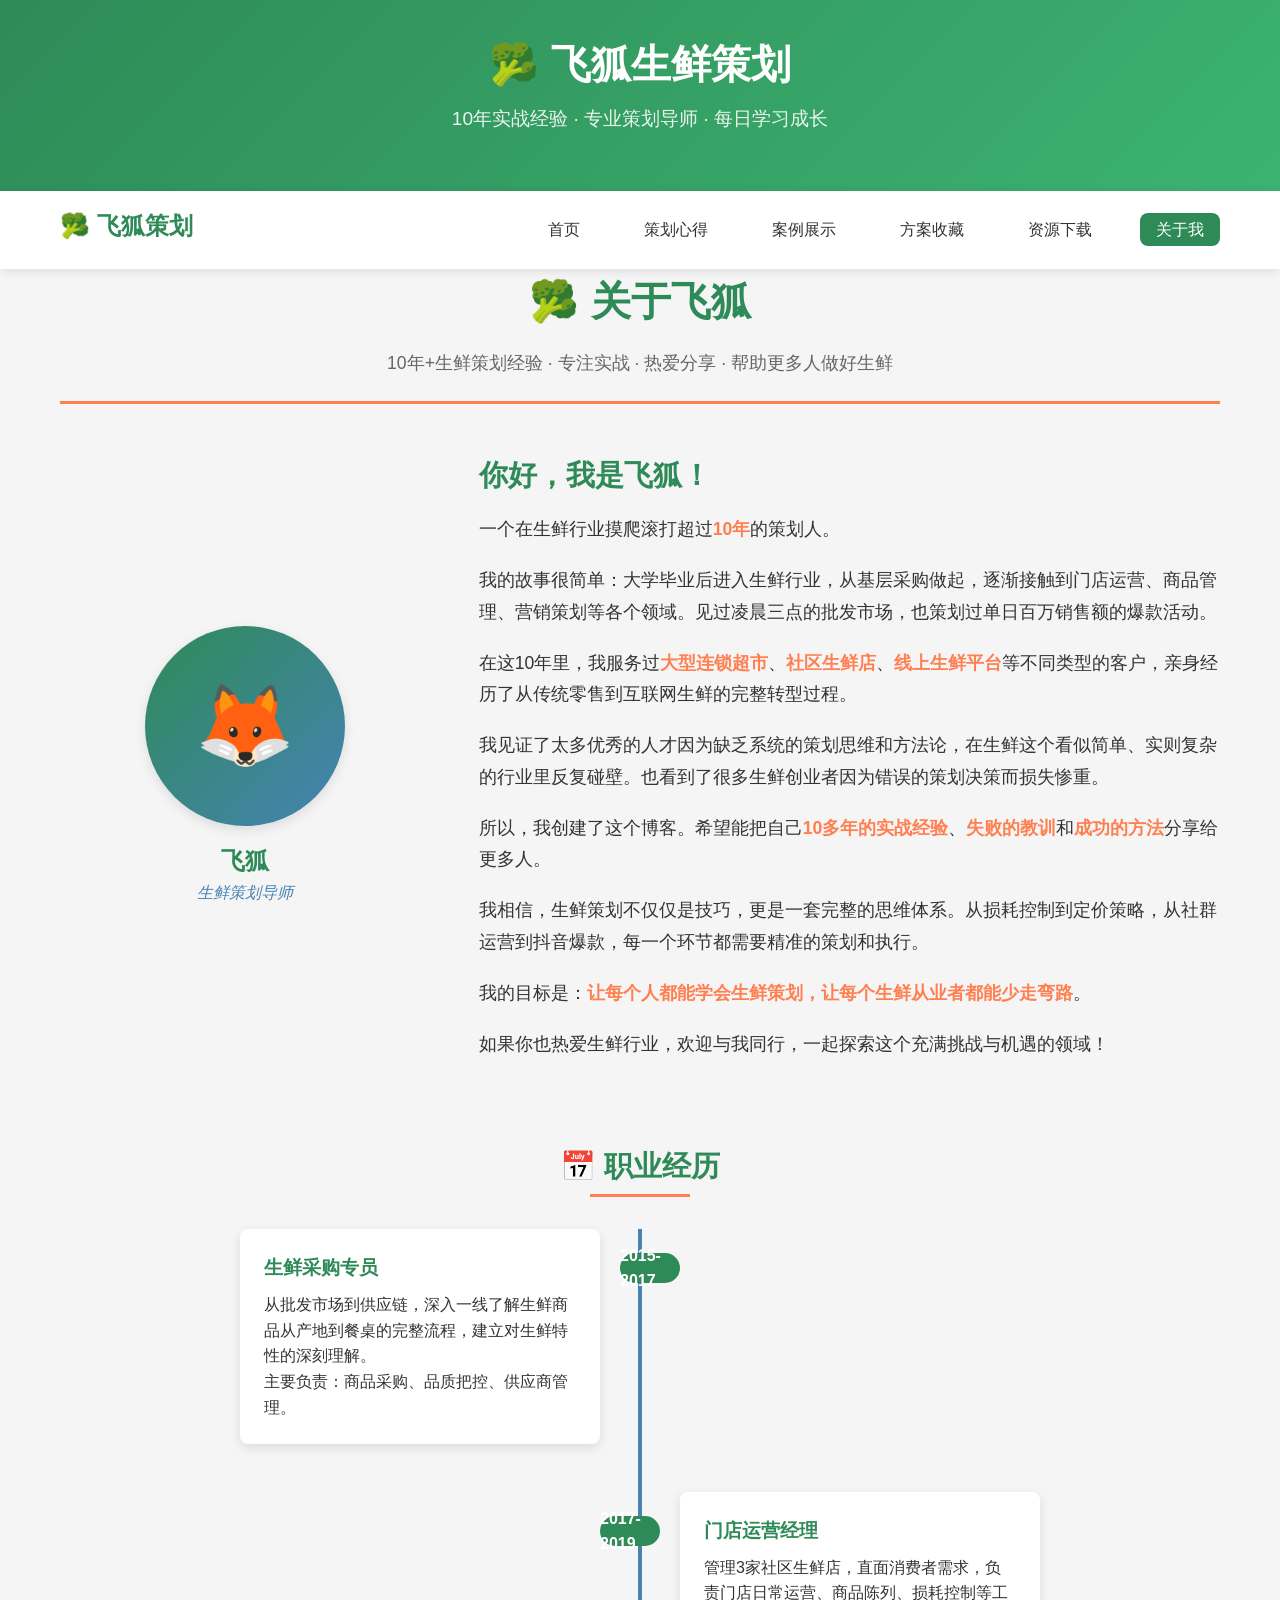
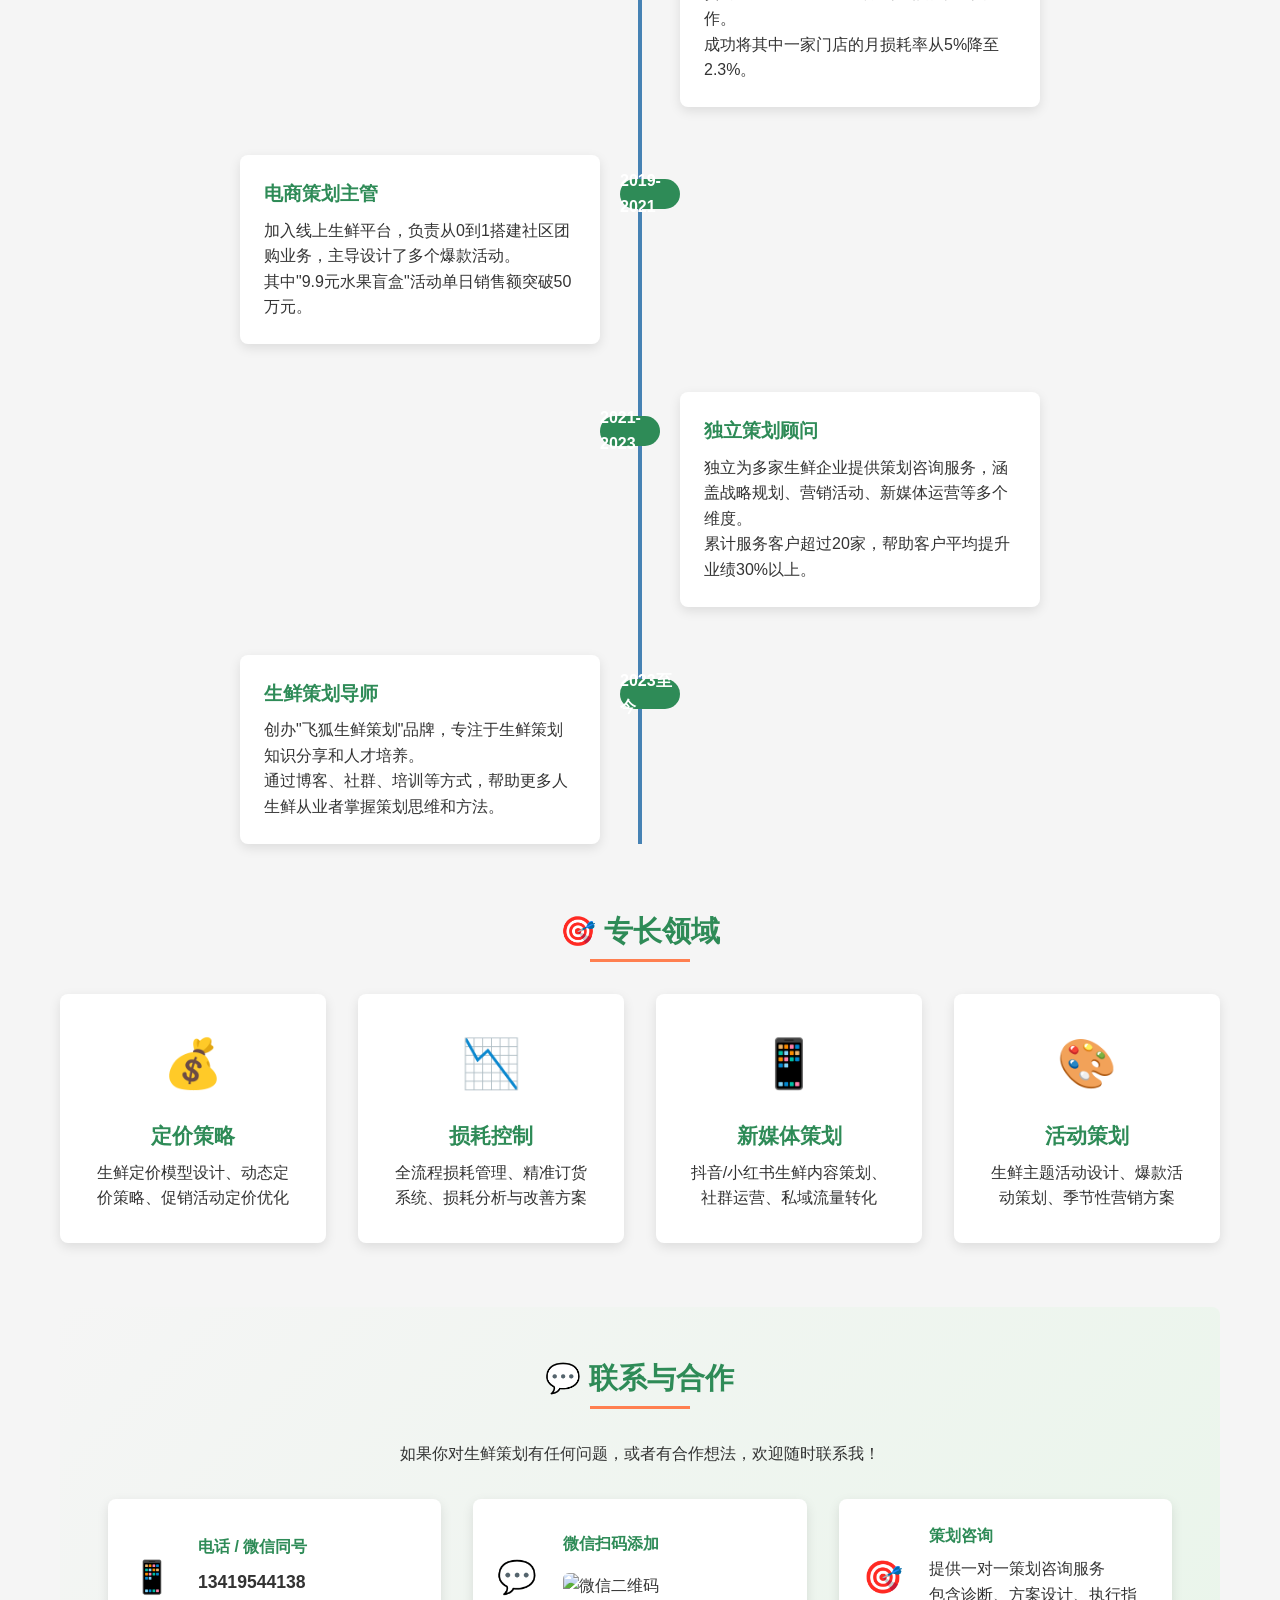
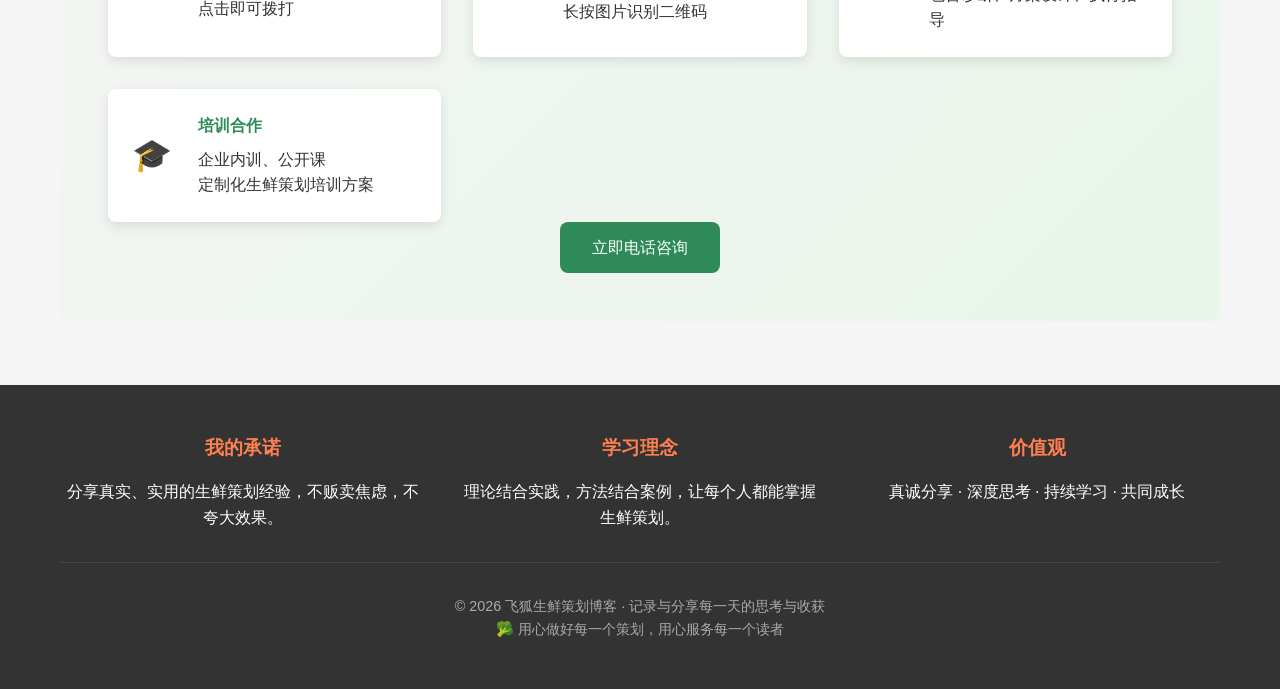
==== about.html @ d0644d5d "上传 about.html" ====
<!DOCTYPE html>
<html lang="zh-CN">
<head>
    <meta charset="UTF-8">
    <meta name="viewport" content="width=device-width, initial-scale=1.0">
    <title>关于我 - 飞狐生鲜策划博客</title>
    <style>
        /* 继承基础样式 */
        :root {
            --primary-color: #2E8B57;
            --secondary-color: #FF7F50;
            --accent-color: #4682B4;
            --light-color: #F5F5F5;
            --dark-color: #333333;
            --border-radius: 8px;
            --box-shadow: 0 4px 12px rgba(0, 0, 0, 0.1);
            --transition: all 0.3s ease;
        }
        
        * {
            margin: 0;
            padding: 0;
            box-sizing: border-box;
        }
        
        body {
            font-family: 'Segoe UI', 'Microsoft YaHei', sans-serif;
            line-height: 1.6;
            color: var(--dark-color);
            background-color: var(--light-color);
        }
        
        .container {
            max-width: 1200px;
            margin: 0 auto;
            padding: 0 20px;
        }
        
        /* 头部样式 */
        header {
            background: linear-gradient(135deg, var(--primary-color), #3CB371);
            color: white;
            padding: 2rem 0;
            text-align: center;
            box-shadow: var(--box-shadow);
        }
        
        .logo {
            font-size: 2.5rem;
            font-weight: bold;
            margin-bottom: 0.5rem;
        }
        
        .tagline {
            font-size: 1.2rem;
            opacity: 0.9;
            margin-bottom: 1.5rem;
        }
        
        /* 导航栏 */
        nav {
            background-color: white;
            padding: 1rem 0;
            position: sticky;
            top: 0;
            z-index: 100;
            box-shadow: 0 2px 10px rgba(0, 0, 0, 0.1);
        }
        
        .nav-container {
            display: flex;
            justify-content: space-between;
            align-items: center;
        }
        
        .nav-links {
            display: flex;
            gap: 2rem;
            list-style: none;
        }
        
        .nav-links a {
            text-decoration: none;
            color: var(--dark-color);
            font-weight: 500;
            padding: 0.5rem 1rem;
            border-radius: var(--border-radius);
            transition: var(--transition);
        }
        
        .nav-links a:hover {
            background-color: var(--primary-color);
            color: white;
        }
        
        .nav-links a.active {
            background-color: var(--primary-color);
            color: white;
        }
        
        /* 关于我样式 */
        main {
            padding: 3rem 0;
        }
        
        .page-header {
            text-align: center;
            margin-bottom: 3rem;
            padding-bottom: 1.5rem;
            border-bottom: 3px solid var(--secondary-color);
        }
        
        .page-header h1 {
            font-size: 2.5rem;
            color: var(--primary-color);
            margin-bottom: 1rem;
        }
        
        .page-description {
            font-size: 1.1rem;
            color: #666;
            max-width: 800px;
            margin: 0 auto;
        }
        
        /* 简介区域 */
        .intro-section {
            display: grid;
            grid-template-columns: 1fr 2fr;
            gap: 3rem;
            margin-bottom: 4rem;
            align-items: center;
        }
        
        @media (max-width: 768px) {
            .intro-section {
                grid-template-columns: 1fr;
                gap: 2rem;
            }
        }
        
        .avatar {
            text-align: center;
        }
        
        .avatar-img {
            width: 200px;
            height: 200px;
            border-radius: 50%;
            background: linear-gradient(135deg, var(--primary-color), var(--accent-color));
            display: flex;
            align-items: center;
            justify-content: center;
            font-size: 5rem;
            color: white;
            margin: 0 auto;
            box-shadow: var(--box-shadow);
        }
        
        .avatar-name {
            font-size: 1.5rem;
            color: var(--primary-color);
            margin-top: 1rem;
            font-weight: bold;
        }
        
        .avatar-title {
            color: var(--accent-color);
            font-style: italic;
        }
        
        .intro-content h2 {
            color: var(--primary-color);
            margin-bottom: 1rem;
            font-size: 1.8rem;
        }
        
        .intro-content p {
            margin-bottom: 1.2rem;
            font-size: 1.1rem;
            line-height: 1.8;
        }
        
        .highlight {
            color: var(--secondary-color);
            font-weight: bold;
        }
        
        /* 经历时间线 */
        .timeline-section {
            margin-bottom: 4rem;
        }
        
        .section-title {
            color: var(--primary-color);
            text-align: center;
            margin-bottom: 2rem;
            font-size: 1.8rem;
            position: relative;
            padding-bottom: 0.5rem;
        }
        
        .section-title::after {
            content: '';
            position: absolute;
            bottom: 0;
            left: 50%;
            transform: translateX(-50%);
            width: 100px;
            height: 3px;
            background-color: var(--secondary-color);
        }
        
        .timeline {
            position: relative;
            max-width: 800px;
            margin: 0 auto;
        }
        
        .timeline::before {
            content: '';
            position: absolute;
            left: 50%;
            transform: translateX(-50%);
            width: 4px;
            height: 100%;
            background-color: var(--accent-color);
        }
        
        .timeline-item {
            margin-bottom: 3rem;
            position: relative;
        }
        
        .timeline-content {
            position: relative;
            width: 45%;
            padding: 1.5rem;
            background-color: white;
            border-radius: var(--border-radius);
            box-shadow: var(--box-shadow);
        }
        
        .timeline-content.left {
            left: 0;
        }
        
        .timeline-content.right {
            left: 55%;
        }
        
        .timeline-year {
            position: absolute;
            top: 1.5rem;
            width: 60px;
            height: 30px;
            background-color: var(--primary-color);
            color: white;
            display: flex;
            align-items: center;
            justify-content: center;
            font-weight: bold;
            border-radius: 15px;
            z-index: 1;
        }
        
        .timeline-content.left .timeline-year {
            right: -80px;
        }
        
        .timeline-content.right .timeline-year {
            left: -80px;
        }
        
        .timeline-title {
            color: var(--primary-color);
            margin-bottom: 0.5rem;
            font-size: 1.2rem;
        }
        
        @media (max-width: 768px) {
            .timeline::before {
                left: 20px;
            }
            
            .timeline-content {
                width: calc(100% - 50px);
                left: 50px !important;
            }
            
            .timeline-content.left .timeline-year,
            .timeline-content.right .timeline-year {
                left: -45px;
                right: auto;
            }
        }
        
        /* 专长卡片 */
        .expertise-section {
            margin-bottom: 4rem;
        }
        
        .expertise-grid {
            display: grid;
            grid-template-columns: repeat(auto-fit, minmax(250px, 1fr));
            gap: 2rem;
        }
        
        .expertise-card {
            background-color: white;
            padding: 2rem;
            border-radius: var(--border-radius);
            box-shadow: var(--box-shadow);
            text-align: center;
            transition: var(--transition);
        }
        
        .expertise-card:hover {
            transform: translateY(-5px);
            box-shadow: 0 10px 20px rgba(0, 0, 0, 0.15);
        }
        
        .expertise-icon {
            font-size: 3rem;
            margin-bottom: 1rem;
        }
        
        .expertise-title {
            color: var(--primary-color);
            margin-bottom: 0.5rem;
            font-size: 1.3rem;
        }
        
        /* 联系方式 */
        .contact-section {
            background: linear-gradient(135deg, var(--light-color), #e8f5e9);
            padding: 3rem;
            border-radius: var(--border-radius);
            margin-bottom: 4rem;
        }
        
        .contact-grid {
            display: grid;
            grid-template-columns: repeat(auto-fit, minmax(250px, 1fr));
            gap: 2rem;
            margin-top: 2rem;
        }
        
        .contact-item {
            display: flex;
            align-items: center;
            gap: 1rem;
            padding: 1.5rem;
            background-color: white;
            border-radius: var(--border-radius);
            box-shadow: var(--box-shadow);
            transition: var(--transition);
        }
        
        .contact-item:hover {
            transform: translateY(-3px);
            box-shadow: 0 8px 16px rgba(0, 0, 0, 0.1);
        }
        
        .contact-icon {
            font-size: 2rem;
            color: var(--primary-color);
            min-width: 50px;
        }
        
        .contact-content h4 {
            color: var(--primary-color);
            margin-bottom: 0.5rem;
        }
        
        /* 页脚 */
        footer {
            background-color: var(--dark-color);
            color: white;
            padding: 3rem 0;
            text-align: center;
        }
        
        .footer-content {
            display: grid;
            grid-template-columns: repeat(auto-fit, minmax(250px, 1fr));
            gap: 2rem;
            margin-bottom: 2rem;
        }
        
        .footer-section h3 {
            color: var(--secondary-color);
            margin-bottom: 1rem;
        }
        
        .copyright {
            padding-top: 2rem;
            border-top: 1px solid #444;
            color: #AAA;
            font-size: 0.9rem;
        }
        
        /* 工具类 */
        .btn {
            display: inline-block;
            padding: 0.8rem 2rem;
            background-color: var(--primary-color);
            color: white;
            text-decoration: none;
            border-radius: var(--border-radius);
            font-weight: 500;
            transition: var(--transition);
            border: none;
            cursor: pointer;
        }
        
        .btn:hover {
            background-color: #26734d;
            transform: translateY(-2px);
        }
        
        .btn-secondary {
            background-color: var(--secondary-color);
        }
        
        .btn-secondary:hover {
            background-color: #e56b37;
        }
        
        .text-center {
            text-align: center;
        }
        
        .mb-1 { margin-bottom: 1rem; }
        .mb-2 { margin-bottom: 2rem; }
        .mb-3 { margin-bottom: 3rem; }
    </style>
</head>
<body>
    <!-- 头部 -->
    <header>
        <div class="container">
            <div class="logo">🥦 飞狐生鲜策划</div>
            <div class="tagline">10年实战经验 · 专业策划导师 · 每日学习成长</div>
        </div>
    </header>

    <!-- 导航栏 -->
    <nav>
        <div class="container nav-container">
            <div class="logo" style="color: var(--primary-color); font-size: 1.5rem;">🥦 飞狐策划</div>
            <ul class="nav-links">
                <li><a href="index.html">首页</a></li>
                <li><a href="blog.html">策划心得</a></li>
                <li><a href="cases.html">案例展示</a></li>
                <li><a href="collection.html">方案收藏</a></li>
                <li><a href="resources.html">资源下载</a></li>
                <li><a href="about.html" class="active">关于我</a></li>
            </ul>
        </div>
    </nav>

    <!-- 主要内容 -->
    <main class="container">
        <div class="page-header">
            <h1>🥦 关于飞狐</h1>
            <p class="page-description">10年+生鲜策划经验 · 专注实战 · 热爱分享 · 帮助更多人做好生鲜</p>
        </div>
        
        <!-- 个人简介 -->
        <div class="intro-section">
            <div class="avatar">
                <div class="avatar-img">🦊</div>
                <div class="avatar-name">飞狐</div>
                <div class="avatar-title">生鲜策划导师</div>
            </div>
            
            <div class="intro-content">
                <h2>你好，我是飞狐！</h2>
                <p>一个在生鲜行业摸爬滚打超过<span class="highlight">10年</span>的策划人。</p>
                <p>我的故事很简单：大学毕业后进入生鲜行业，从基层采购做起，逐渐接触到门店运营、商品管理、营销策划等各个领域。见过凌晨三点的批发市场，也策划过单日百万销售额的爆款活动。</p>
                <p>在这10年里，我服务过<span class="highlight">大型连锁超市</span>、<span class="highlight">社区生鲜店</span>、<span class="highlight">线上生鲜平台</span>等不同类型的客户，亲身经历了从传统零售到互联网生鲜的完整转型过程。</p>
                <p>我见证了太多优秀的人才因为缺乏系统的策划思维和方法论，在生鲜这个看似简单、实则复杂的行业里反复碰壁。也看到了很多生鲜创业者因为错误的策划决策而损失惨重。</p>
                <p>所以，我创建了这个博客。希望能把自己<span class="highlight">10多年的实战经验</span>、<span class="highlight">失败的教训</span>和<span class="highlight">成功的方法</span>分享给更多人。</p>
                <p>我相信，生鲜策划不仅仅是技巧，更是一套完整的思维体系。从损耗控制到定价策略，从社群运营到抖音爆款，每一个环节都需要精准的策划和执行。</p>
                <p>我的目标是：<span class="highlight">让每个人都能学会生鲜策划，让每个生鲜从业者都能少走弯路</span>。</p>
                <p>如果你也热爱生鲜行业，欢迎与我同行，一起探索这个充满挑战与机遇的领域！</p>
            </div>
        </div>
        
        <!-- 职业经历 -->
        <div class="timeline-section">
            <h2 class="section-title">📅 职业经历</h2>
            <div class="timeline">
                <!-- 经历1 -->
                <div class="timeline-item">
                    <div class="timeline-content left">
                        <div class="timeline-year">2015-2017</div>
                        <h3 class="timeline-title">生鲜采购专员</h3>
                        <p>从批发市场到供应链，深入一线了解生鲜商品从产地到餐桌的完整流程，建立对生鲜特性的深刻理解。</p>
                        <p>主要负责：商品采购、品质把控、供应商管理。</p>
                    </div>
                </div>
                
                <!-- 经历2 -->
                <div class="timeline-item">
                    <div class="timeline-content right">
                        <div class="timeline-year">2017-2019</div>
                        <h3 class="timeline-title">门店运营经理</h3>
                        <p>管理3家社区生鲜店，直面消费者需求，负责门店日常运营、商品陈列、损耗控制等工作。</p>
                        <p>成功将其中一家门店的月损耗率从5%降至2.3%。</p>
                    </div>
                </div>
                
                <!-- 经历3 -->
                <div class="timeline-item">
                    <div class="timeline-content left">
                        <div class="timeline-year">2019-2021</div>
                        <h3 class="timeline-title">电商策划主管</h3>
                        <p>加入线上生鲜平台，负责从0到1搭建社区团购业务，主导设计了多个爆款活动。</p>
                        <p>其中"9.9元水果盲盒"活动单日销售额突破50万元。</p>
                    </div>
                </div>
                
                <!-- 经历4 -->
                <div class="timeline-item">
                    <div class="timeline-content right">
                        <div class="timeline-year">2021-2023</div>
                        <h3 class="timeline-title">独立策划顾问</h3>
                        <p>独立为多家生鲜企业提供策划咨询服务，涵盖战略规划、营销活动、新媒体运营等多个维度。</p>
                        <p>累计服务客户超过20家，帮助客户平均提升业绩30%以上。</p>
                    </div>
                </div>
                
                <!-- 经历5 -->
                <div class="timeline-item">
                    <div class="timeline-content left">
                        <div class="timeline-year">2023至今</div>
                        <h3 class="timeline-title">生鲜策划导师</h3>
                        <p>创办"飞狐生鲜策划"品牌，专注于生鲜策划知识分享和人才培养。</p>
                        <p>通过博客、社群、培训等方式，帮助更多人生鲜从业者掌握策划思维和方法。</p>
                    </div>
                </div>
            </div>
        </div>
        
        <!-- 专长领域 -->
        <div class="expertise-section">
            <h2 class="section-title">🎯 专长领域</h2>
            <div class="expertise-grid mb-3">
                <div class="expertise-card">
                    <div class="expertise-icon">💰</div>
                    <h3 class="expertise-title">定价策略</h3>
                    <p>生鲜定价模型设计、动态定价策略、促销活动定价优化</p>
                </div>
                
                <div class="expertise-card">
                    <div class="expertise-icon">📉</div>
                    <h3 class="expertise-title">损耗控制</h3>
                    <p>全流程损耗管理、精准订货系统、损耗分析与改善方案</p>
                </div>
                
                <div class="expertise-card">
                    <div class="expertise-icon">📱</div>
                    <h3 class="expertise-title">新媒体策划</h3>
                    <p>抖音/小红书生鲜内容策划、社群运营、私域流量转化</p>
                </div>
                
                <div class="expertise-card">
                    <div class="expertise-icon">🎨</div>
                    <h3 class="expertise-title">活动策划</h3>
                    <p>生鲜主题活动设计、爆款活动策划、季节性营销方案</p>
                </div>
            </div>
        </div>
        
        <!-- 联系方式 -->
        <div class="contact-section">
            <h2 class="section-title" style="color: var(--primary-color);">💬 联系与合作</h2>
            <p class="text-center mb-2">如果你对生鲜策划有任何问题，或者有合作想法，欢迎随时联系我！</p>
            
            
<div class="contact-grid">
    <div class="contact-item">
        <div class="contact-icon">📱</div>
        <div class="contact-content">
            <h4>电话 / 微信同号</h4>
            <a href="tel:13419544138" style="font-size:1.1rem;font-weight:700;color:inherit;text-decoration:none;">13419544138</a>
            <p>点击即可拨打</p>
        </div>
    </div>
    <div class="contact-item">
        <div class="contact-icon">💬</div>
        <div class="contact-content">
            <h4>微信扫码添加</h4>
            <img src="wx.jpg" alt="微信二维码" style="width:120px;height:120px;object-fit:contain;margin-top:8px;border-radius:6px;"/>
            <p>长按图片识别二维码</p>
        </div>
    </div>
    <div class="contact-item">
        <div class="contact-icon">🎯</div>
        <div class="contact-content">
            <h4>策划咨询</h4>
            <p>提供一对一策划咨询服务</p>
            <p>包含诊断、方案设计、执行指导</p>
        </div>
    </div>
    <div class="contact-item">
        <div class="contact-icon">🎓</div>
        <div class="contact-content">
            <h4>培训合作</h4>
            <p>企业内训、公开课</p>
            <p>定制化生鲜策划培训方案</p>
        </div>
    </div>
</div>
<div class="text-center mt-3">
    <a href="tel:13419544138" class="btn">立即电话咨询</a>
</div>
        </div>
    </main>

    <!-- 页脚 -->
    <footer>
        <div class="container">
            <div class="footer-content">
                <div class="footer-section">
                    <h3>我的承诺</h3>
                    <p>分享真实、实用的生鲜策划经验，不贩卖焦虑，不夸大效果。</p>
                </div>
                
                <div class="footer-section">
                    <h3>学习理念</h3>
                    <p>理论结合实践，方法结合案例，让每个人都能掌握生鲜策划。</p>
                </div>
                
                <div class="footer-section">
                    <h3>价值观</h3>
                    <p>真诚分享 · 深度思考 · 持续学习 · 共同成长</p>
                </div>
            </div>
            
            <div class="copyright">
                <p>© 2026 飞狐生鲜策划博客 · 记录与分享每一天的思考与收获</p>
                <p>🥦 用心做好每一个策划，用心服务每一个读者</p>
            </div>
        </div>
    </footer>

    <script>
        document.addEventListener('DOMContentLoaded', function() {
            // 导航栏活动状态
            const currentPage = window.location.pathname.split('/').pop();
            const navLinks = document.querySelectorAll('.nav-links a');
            
            navLinks.forEach(link => {
                if (link.getAttribute('href') === currentPage) {
                    link.classList.add('active');
                } else {
                    link.classList.remove('active');
                }
            });
            
            // 时间线动画
            const timelineItems = document.querySelectorAll('.timeline-item');
            
            const observer = new IntersectionObserver((entries) => {
                entries.forEach(entry => {
                    if (entry.isIntersecting) {
                        entry.target.style.opacity = '1';
                        entry.target.style.transform = 'translateY(0)';
                    }
                });
            }, {
                threshold: 0.1
            });
            
            timelineItems.forEach(item => {
                item.style.opacity = '0';
                item.style.transform = 'translateY(20px)';
                item.style.transition = 'opacity 0.5s ease, transform 0.5s ease';
                observer.observe(item);
            });
            
            // 专长卡片动画
            const expertiseCards = document.querySelectorAll('.expertise-card');
            
            expertiseCards.forEach((card, index) => {
                card.style.opacity = '0';
                card.style.transform = 'translateY(30px)';
                card.style.transition = `opacity 0.5s ease ${index * 0.1}s, transform 0.5s ease ${index * 0.1}s`;
                
                setTimeout(() => {
                    card.style.opacity = '1';
                    card.style.transform = 'translateY(0)';
                }, 300 + index * 100);
            });
        });
    </script>
</body>
</html>
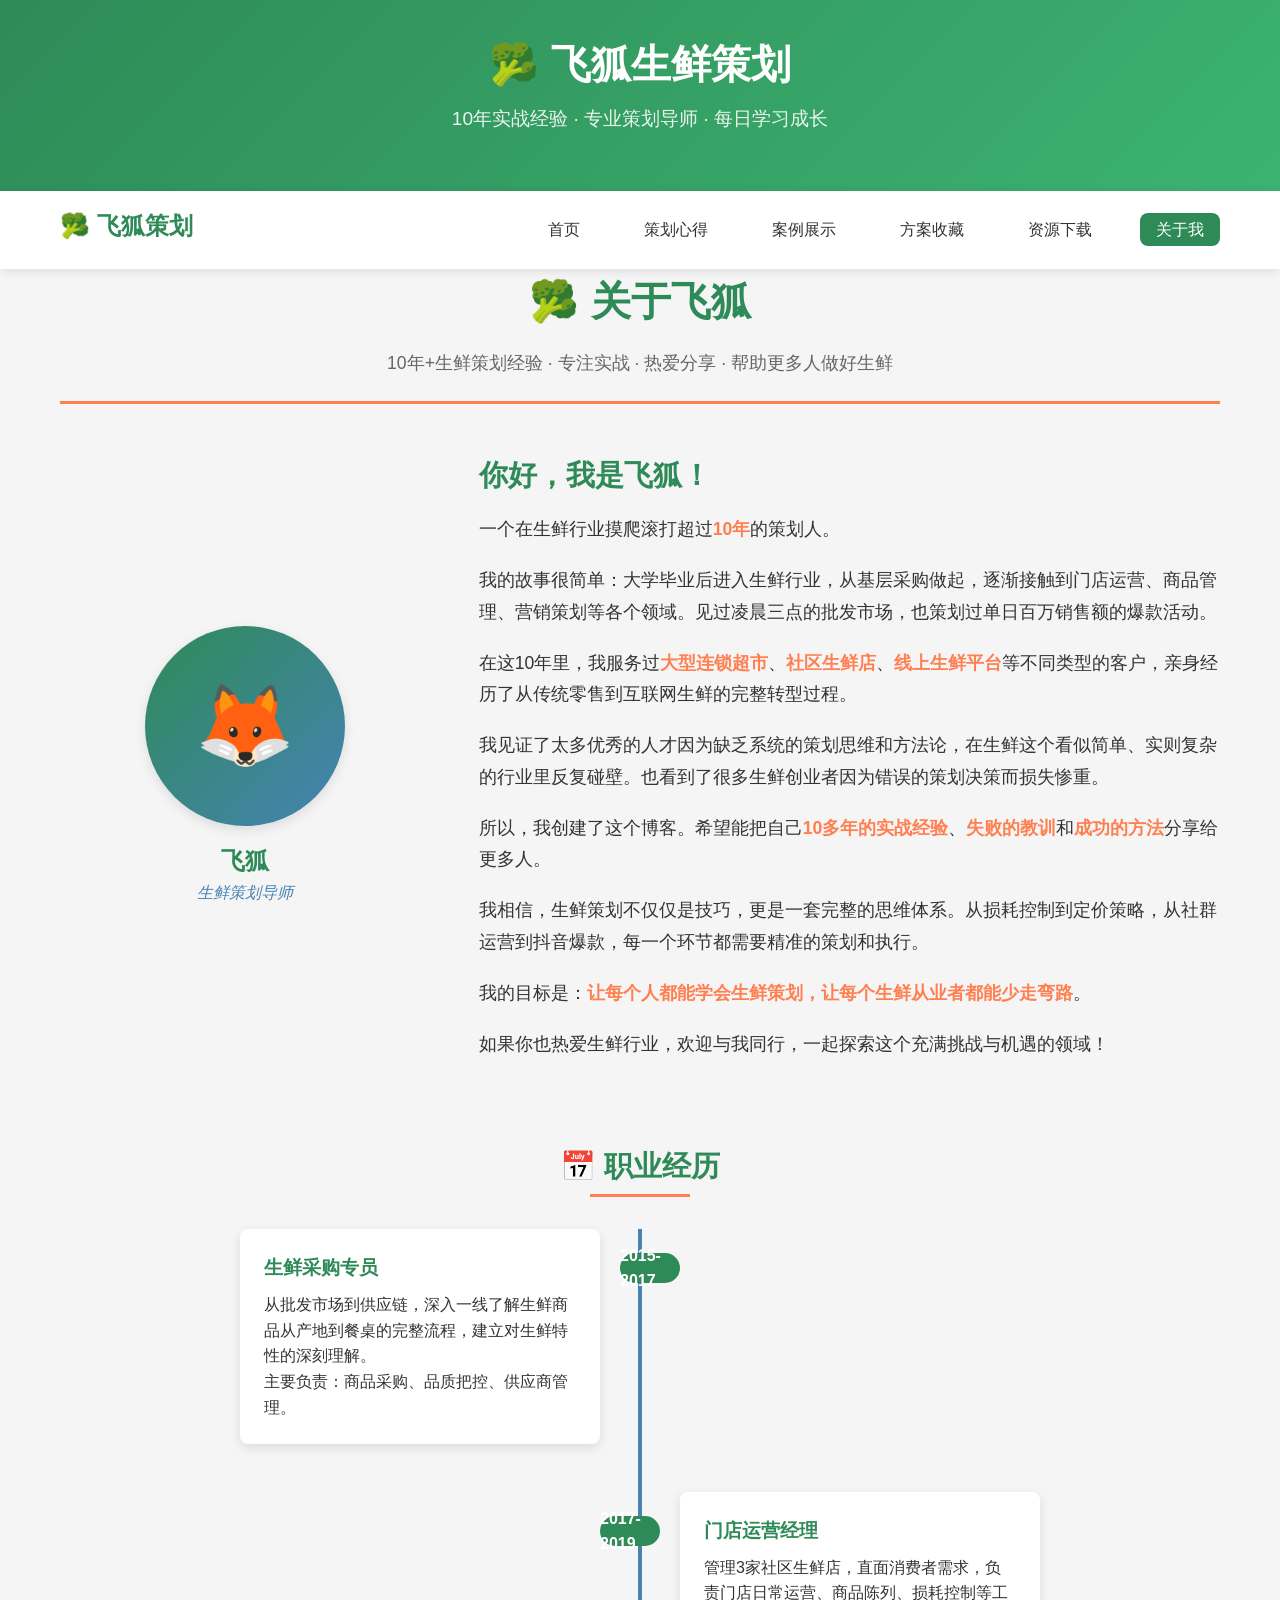
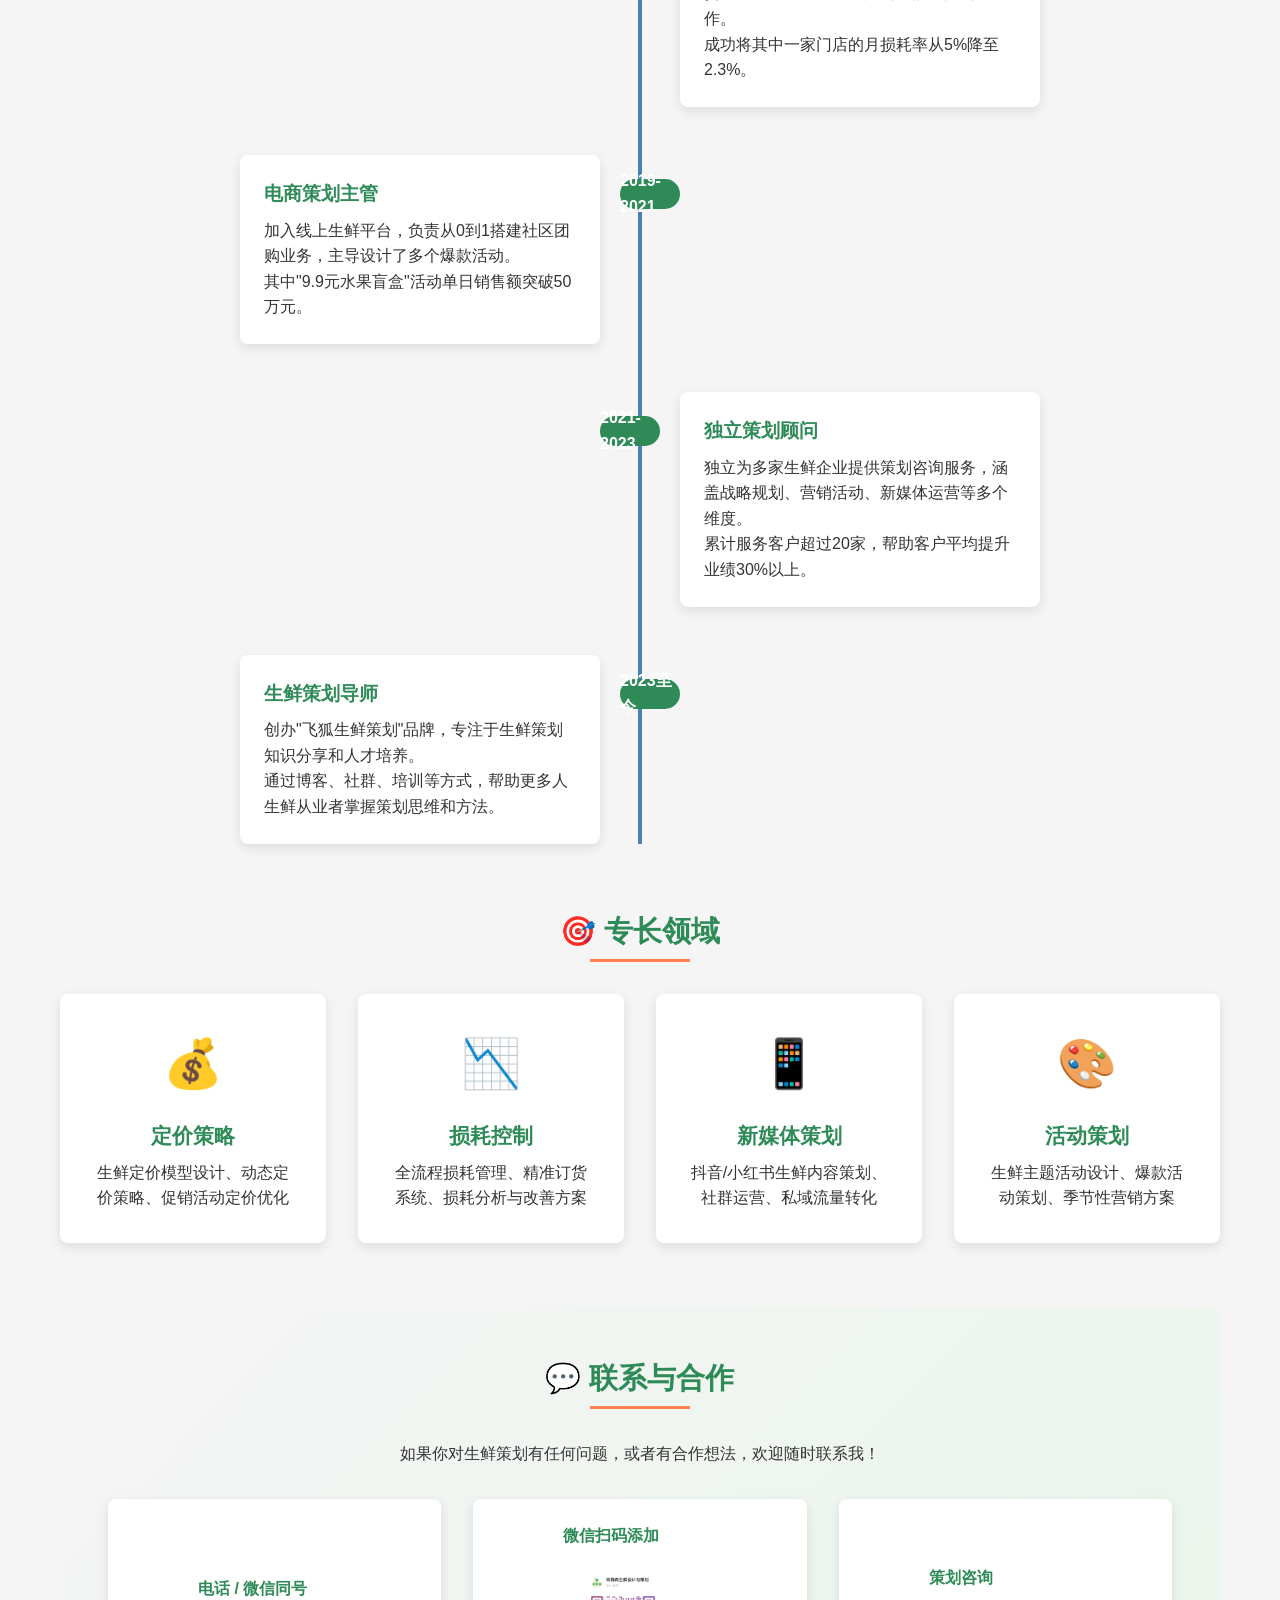
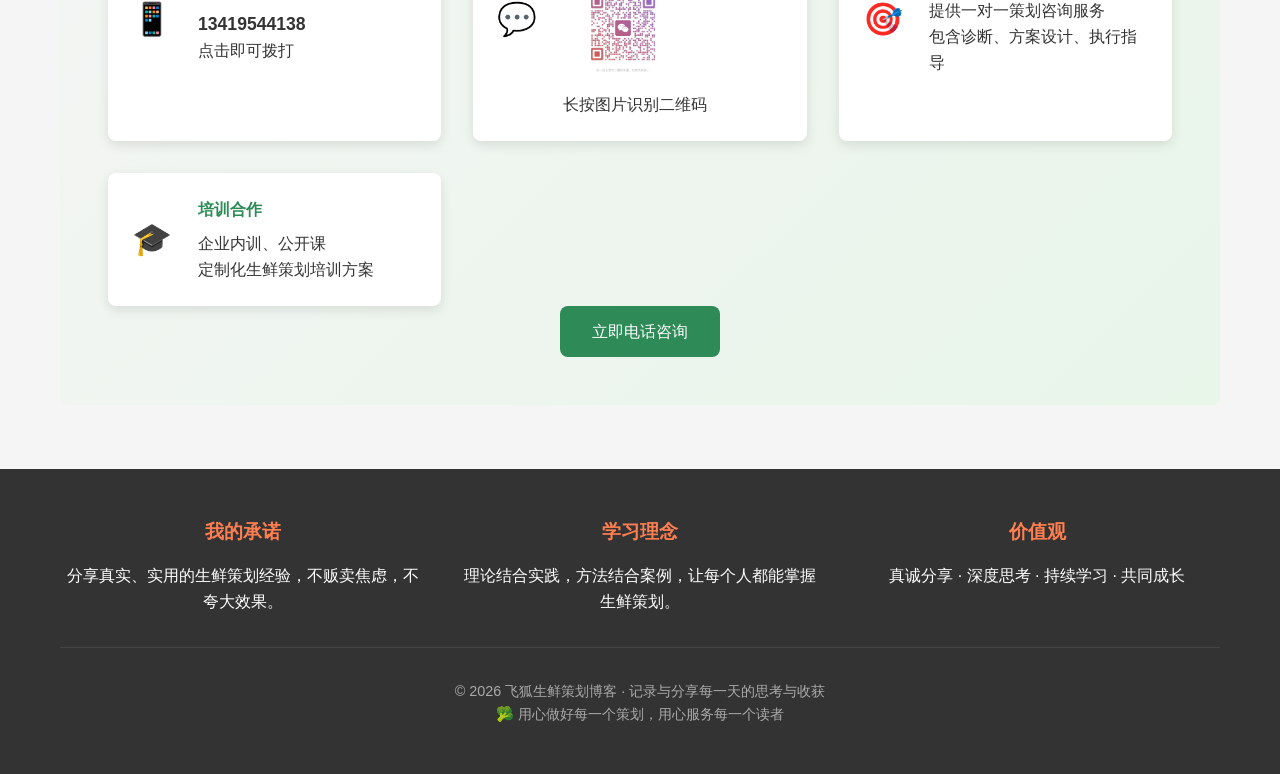
==== commit 9ffb6cfc: "更新 about.html" ====
--- a/about.html
+++ b/about.html
@@ -3,7 +3,8 @@
 <head>
     <meta charset="UTF-8">
     <meta name="viewport" content="width=device-width, initial-scale=1.0">
-    <title>关于我 - 飞狐生鲜策划博客</title>
+    <title>关于我 - 飞狐生鲜策划博客</title>
+  <link rel="icon" href="logo1.png" type="image/png"/>
     <style>
         /* 继承基础样式 */
         :root {
